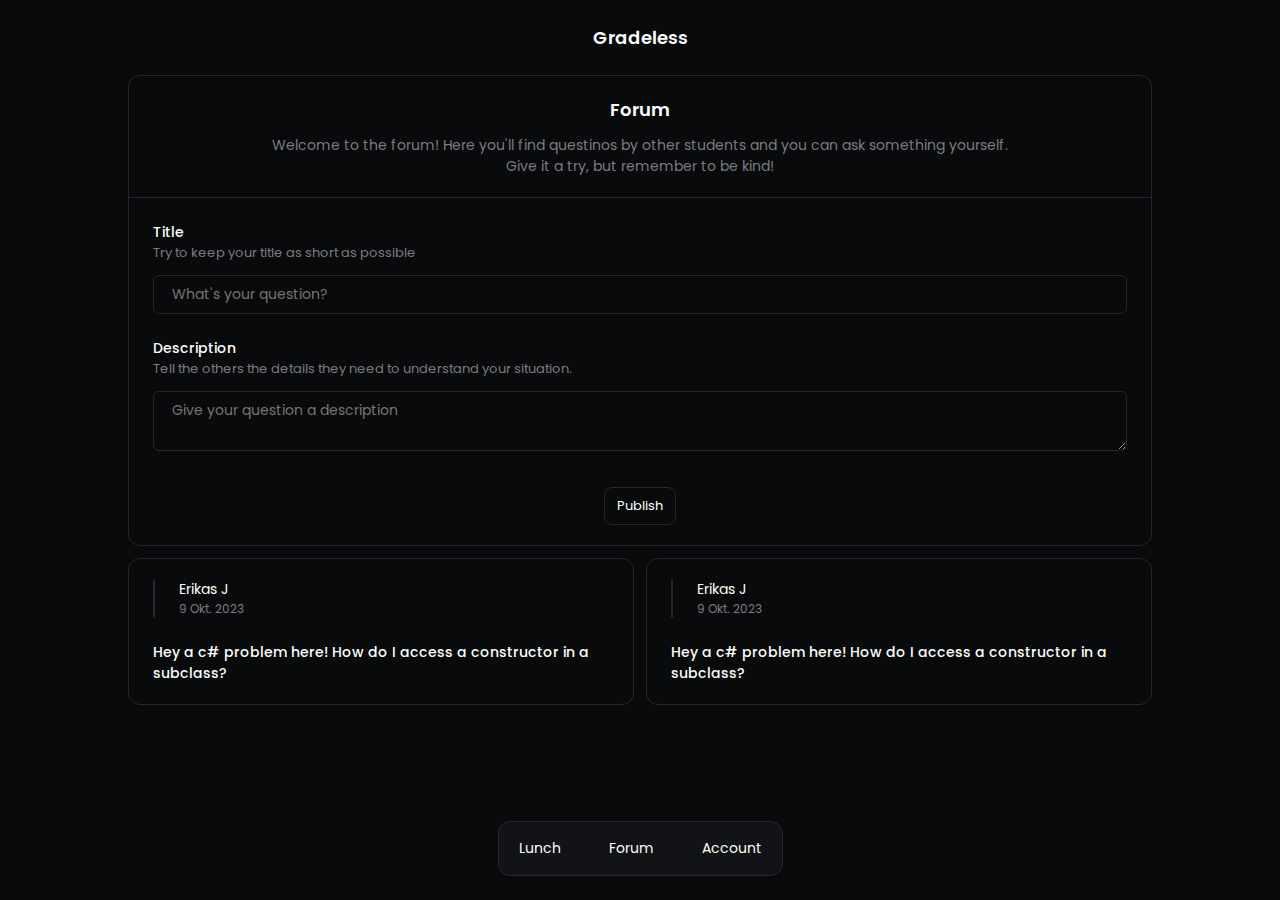
==== forum.html @ a8a682b2 "test" ====
<!DOCTYPE html>
<html lang="en">
<head>
    <meta charset="UTF-8">
    <meta name="viewport" content="width=device-width, initial-scale=1.0">
    <link rel="stylesheet" href="main.css">
    <title>Gradeless</title>
</head>
<body>
    <h1>Gradeless</h1>

    <form action="">
        <header>
            <h2>Forum</h2>
            <p>Welcome to the forum! Here you'll find questinos by other students and you can ask something yourself. <br> Give it a try, but remember to be kind!</p>
        </header>

        <div class="formSection">
            <h4 class="formSectionTitle">Title</h4>
            <p class="formSectionDescription">Try to keep your title as short as possible</p>
            <input class="formInput" placeholder="What's your question?" type="text">
        </div>

        <div class="formSection">
            <h4 class="formSectionTitle">Description</h4>
            <p class="formSectionDescription">Tell the others the details they need to understand your situation.</p>
            <textarea class="formInput" placeholder="Give your question a description" type="text"></textarea>
        </div>

        <div class="formFooter">
            <button class="readyToPublishBtn">Publish</button>
        </div>
    </form>

    <div class="feed">
        <a class="card" href="">
            <div class="cardHeader">
                <img class="publisherPfp" src="" alt="">
                <div class="publisherMeta">
                    <p class="publisher">Erikas J</p>
                    <p class="publishDate">9 Okt. 2023</p>
                </div>
            </div>
            <p class="cardContent">Hey a c# problem here! How do I access a constructor in a subclass?</p>
        </a>

        <a class="card" href="">
            <div class="cardHeader">
                <img class="publisherPfp" src="" alt="">
                <div class="publisherMeta">
                    <p class="publisher">Erikas J</p>
                    <p class="publishDate">9 Okt. 2023</p>
                </div>
            </div>
            <p class="cardContent">Hey a c# problem here! How do I access a constructor in a subclass?</p>
        </a>
    </div>

    <nav>
        <a class="navBtn" href="">Lunch</a>
        <a class="navBtn" href="">Forum</a>
        <a class="navBtn" href="">Account</a>
    </nav>
</body>
</html>
---- main.css ----
@import url('https://fonts.googleapis.com/css2?family=Poppins:wght@300;400;500;600;700&display=swap');

:root {
    --text: #FBFEFC;
    --text-secondary: #7B7B84;
    --background: #090A0B;
    --primary: #121316;
    --border: #25272D;
    --main-color: #4BFBA2;
    --secondary-color: #12261C;
    --accent-color: #56AE82;
}

* {
    padding: 0rem;
    margin: 0rem;

    font-family: 'Poppins', sans-serif;
    text-decoration: none;
}




/* style  */
body {
    margin: 0px 12px;

    background-color: var(--background);

    overflow-y: scroll;

    display: grid;
    grid-template-columns: minmax(128px , 1024px);
    grid-template-rows: repeat(5 , max-content);
    justify-content: center;
}

h1 {
    margin: 24px;

    font-size: 18px;
    font-weight: 600;

    text-align: center;
    color: var(--text);
}

header {
    padding:0px 24px 20px 24px;

    /* border-radius: 12px; */
    border-bottom: 1px solid var(--border);

    display: flex;
    flex-direction: column;
    align-items: center;
}

header h2 {
    margin-bottom: 12px;
    font-size: 18px;
    font-weight: 600;
    color: var(--text);
}

header p {
    font-size: 14px;
    color: var(--text-secondary);
    text-align: center;
}

nav {
    z-index: 1;
    bottom: 24px;
    position: fixed;

    place-self: center;
    height: max-content;
    width: max-content;

    padding: 8px;

    border-radius: 12px;
    border: 1px solid var(--border);

    background-color: var(--primary);

    display: flex;
    gap: 24px;
}

.navBtn {
    padding: 8px 12px;

    border-radius: 6px;

    font-size: 14px;
    color: var(--text);
}

.navBtn:hover {
    background-color: var(--border);
}




/* feed */
.feed {
    margin: 12px 0px 128px 0px;
    height: max-content;

    display: grid;
    grid-template-columns: repeat(2, 1fr);
    gap: 12px;
}




/* card */
.card {
    padding: 20px 24px;

    border-radius: 12px;
    border: 1px solid var(--border);

    /* background-color: var(--primary); */

    display: flex;
    flex-direction: column;
    gap: 24px;

    transition: outline .15s;
}

.card:hover {
    border: 1px solid var(--secondary-color);
    outline: 3px solid var(--main-color);
}

.card:focus {
    border: 1px solid var(--main-color);
    outline: 3px solid var(--main-color);
}

.cardHeader {
    display: flex;
    gap: 24px;
}

.publisherPfp {
    aspect-ratio: 1/1;

    border-radius: 24px;
    border: 1px solid var(--border);
}

.publisherMeta {
    display: flex;
    flex-direction: column;
}

.publisher {
    font-size: 14px;
    color: var(--text);
}

.publishDate {
    font-size: 12px;
    color: var(--text-secondary);
}

.cardContent {
    font-size: 14px;
    font-weight: 500;

    color: var(--text);
}




/* form */
form {
    height: max-content;
    padding: 20px 0px;

    border-radius: 12px;
    border: 1px solid var(--border);

    display: flex;
    flex-direction: column;
    gap: 24px;
}

.formSection {
    padding: 0px 24px;

    display: flex;
    flex-direction: column;
}

.formSectionTitle {
    font-size: 14px;
    font-weight: 500;
    color: var(--text);
}

.formSectionDescription {
    font-size: 13px;
    color: var(--text-secondary);
}

.readyToPublish {
    text-align: center;
}

.readyToPublishBtn {
    align-self: center;

    width: max-content;
    padding: 8px 12px;

    border-radius: 8px;
    border: 1px solid var(--border);

    font-size: 13px;

    color: var(--text);
    background-color: var(--background);

    transition: outline .1s;
}

.readyToPublishBtn:hover {
    color: var(--background);
    background-color: var(--main-color);
}

/* .readyToPublishBtn:focus {} */

.formFooter {
    margin-top: 12px;

    display: flex;
    justify-content: space-around;
}

.formInput {
    margin-top: 12px;
    padding: 8px 18px;
    
    border-radius: 6px;
    border: 1px solid var(--border);

    font-size: 14px;

    color: var(--text);
    background-color: var(--background);

    transition: outline .15s;
}

.formInput:hover {
    border: 1px solid var(--secondary-color);
    outline: 3px solid var(--main-color);
}

.formInput:focus {
    border: 1px solid var(--main-color);
    outline: 1px solid var(--main-color);
}




@media screen and (max-width: 600px) {
    .feed {
      grid-template-columns: 1fr;
    }
  }
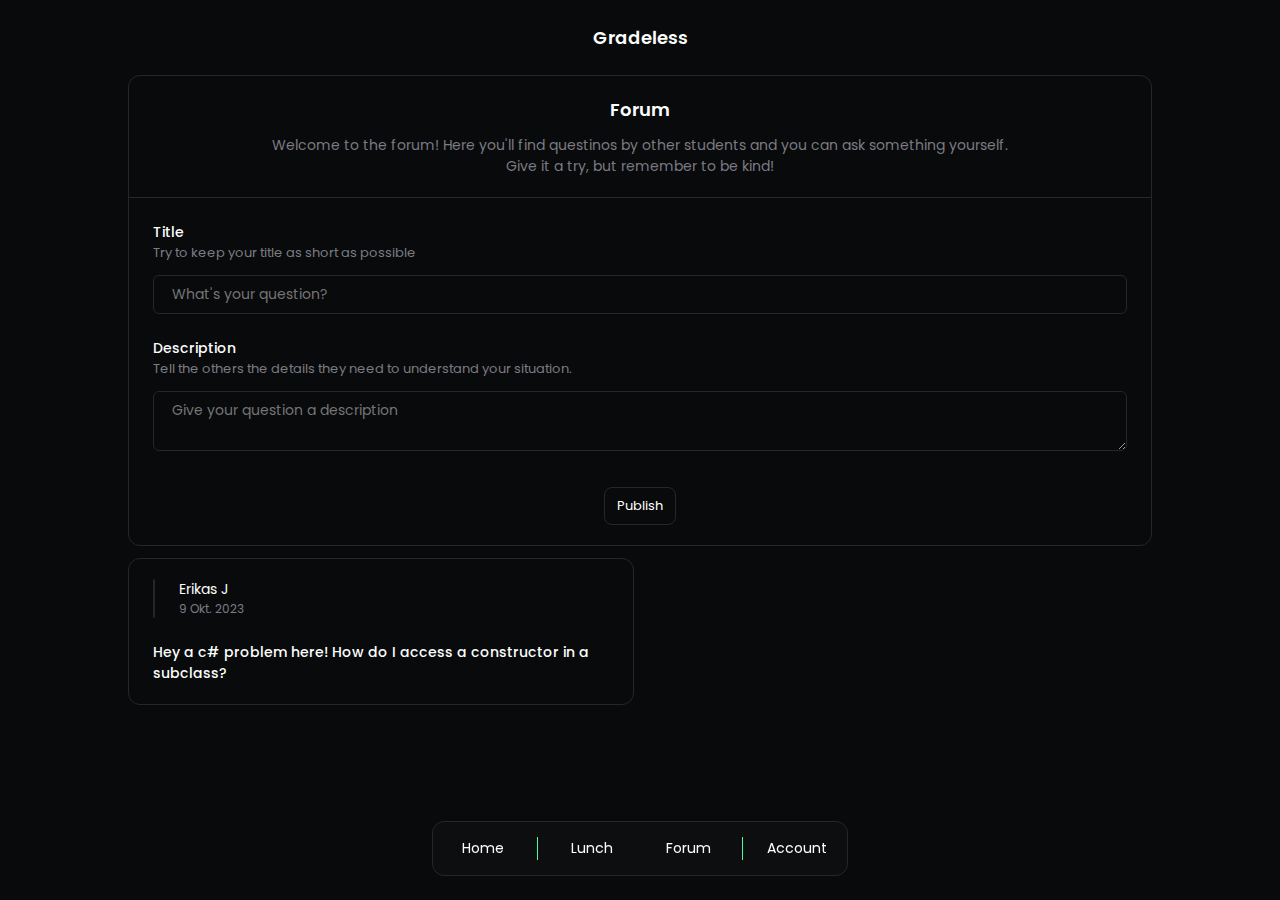
==== commit 81322a19: "update" ====
--- a/forum.html
+++ b/forum.html
@@ -43,22 +43,14 @@
             </div>
             <p class="cardContent">Hey a c# problem here! How do I access a constructor in a subclass?</p>
         </a>
-
-        <a class="card" href="">
-            <div class="cardHeader">
-                <img class="publisherPfp" src="" alt="">
-                <div class="publisherMeta">
-                    <p class="publisher">Erikas J</p>
-                    <p class="publishDate">9 Okt. 2023</p>
-                </div>
-            </div>
-            <p class="cardContent">Hey a c# problem here! How do I access a constructor in a subclass?</p>
-        </a>
     </div>
 
     <nav>
+        <a class="navBtn" href="">Home</a>
+        <div class="line"></div>
         <a class="navBtn" href="">Lunch</a>
         <a class="navBtn" href="">Forum</a>
+        <div class="line"></div>
         <a class="navBtn" href="">Account</a>
     </nav>
 </body>
--- a/main.css
+++ b/main.css
@@ -24,8 +24,6 @@
 
 /* style  */
 body {
-    margin: 0px 12px;
-
     background-color: var(--background);
 
     overflow-y: scroll;
@@ -70,37 +68,47 @@
     text-align: center;
 }
 
+.line {
+    width: 1px;
+    height: 60%;
+
+    background-color: var(--main-color);
+}
+
 nav {
     z-index: 1;
     bottom: 24px;
-    position: fixed;
-
-    place-self: center;
-    height: max-content;
-    width: max-content;
+    position: sticky;
 
     padding: 8px;
 
     border-radius: 12px;
     border: 1px solid var(--border);
 
-    background-color: var(--primary);
-
-    display: flex;
-    gap: 24px;
+    background-color: #12131675;
+    backdrop-filter: blur(10px);
+    
+    display: grid;
+    grid-template-columns: 1fr max-content 1fr 1fr max-content 1fr;
+    align-items: center;
+    gap: 12px;
 }
 
 .navBtn {
+    flex: 1;
+
     padding: 8px 12px;
 
     border-radius: 6px;
 
+    text-align: center;
+
     font-size: 14px;
     color: var(--text);
 }
 
 .navBtn:hover {
-    background-color: var(--border);
+    background-color: #FBFEFC10;
 }
 
 
@@ -276,8 +284,34 @@
 
 
 
+@media screen and (min-width: 600px) {
+    nav {
+        justify-self: center;
+    }
+}
+
+
+
+
+
 @media screen and (max-width: 600px) {
+    
+    nav {
+        bottom: 0px;
+        position: sticky;
+
+        border-radius: 0px;
+        border: none;
+        border-top: 1px solid var(--border);
+
+        gap: 6px;
+    }
+
+    .navBtn {
+        font-size: 12px;
+    }
+
     .feed {
       grid-template-columns: 1fr;
     }
-  }+}